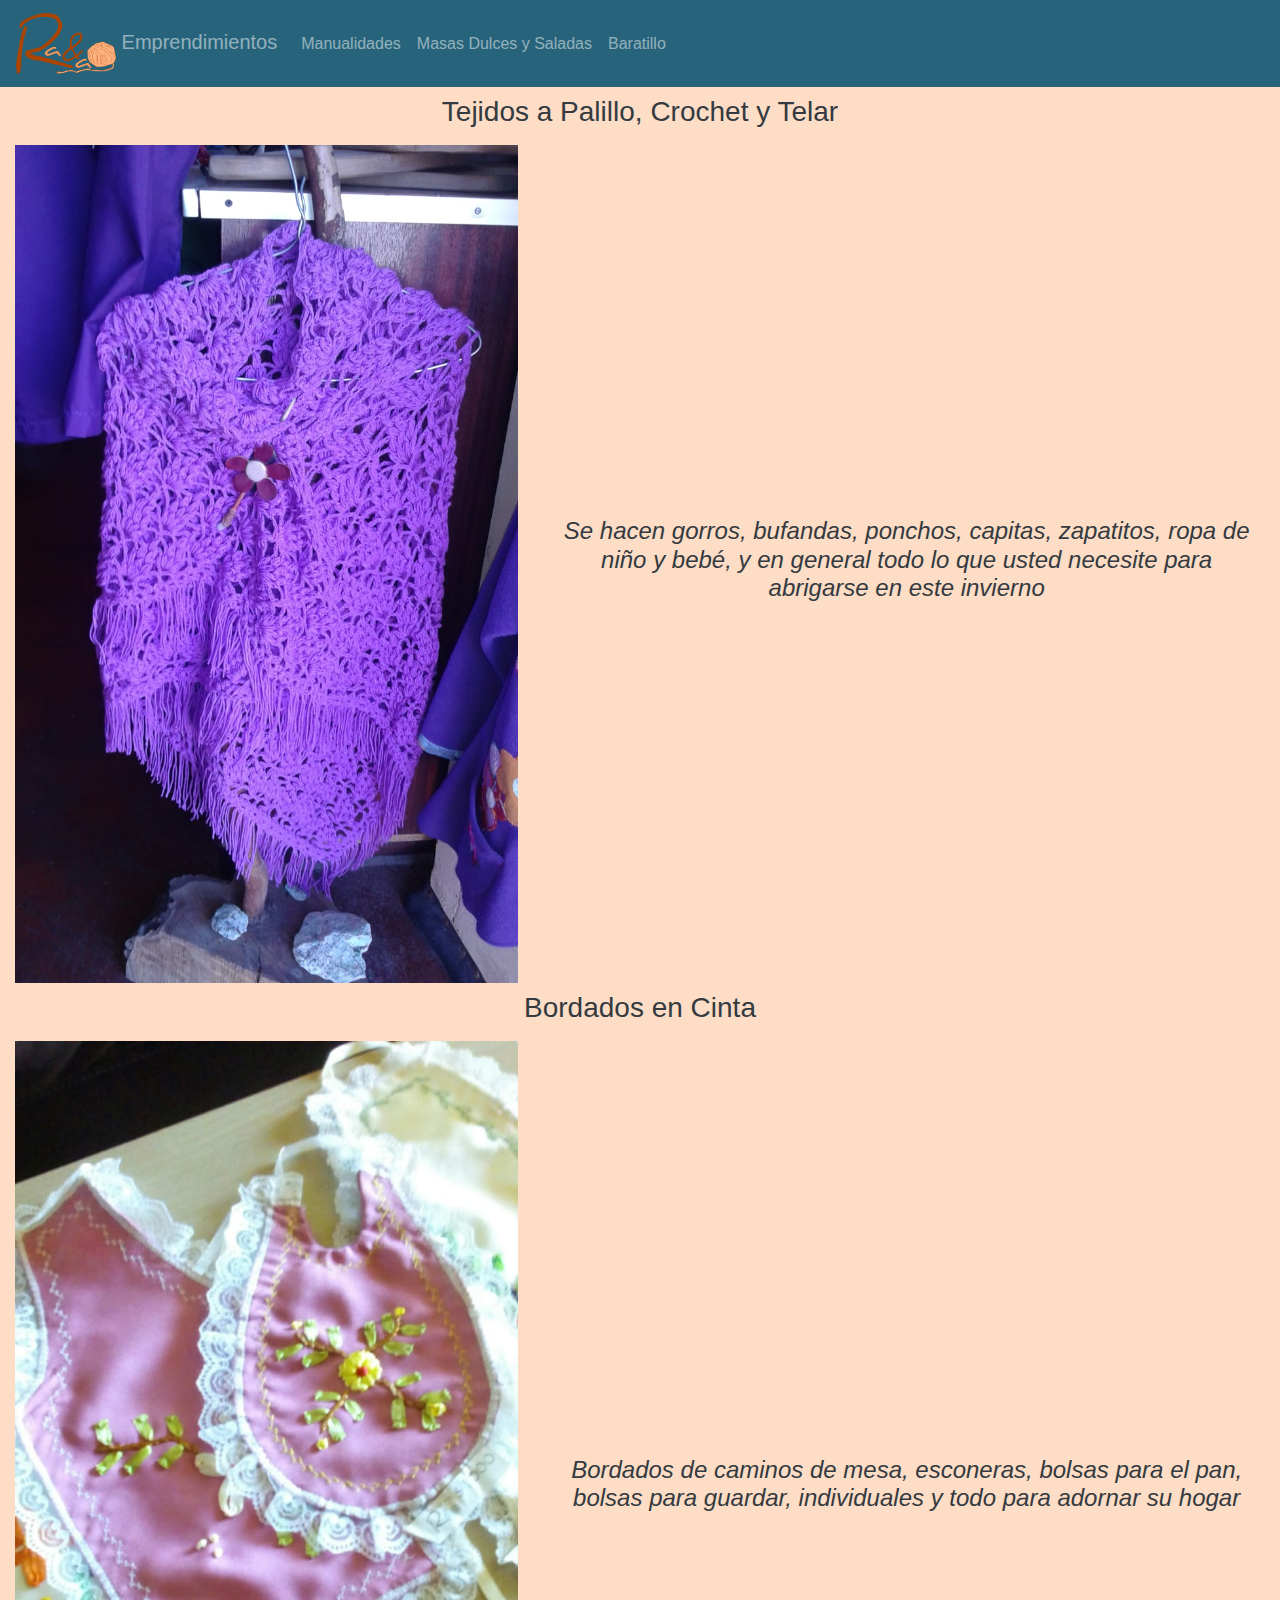
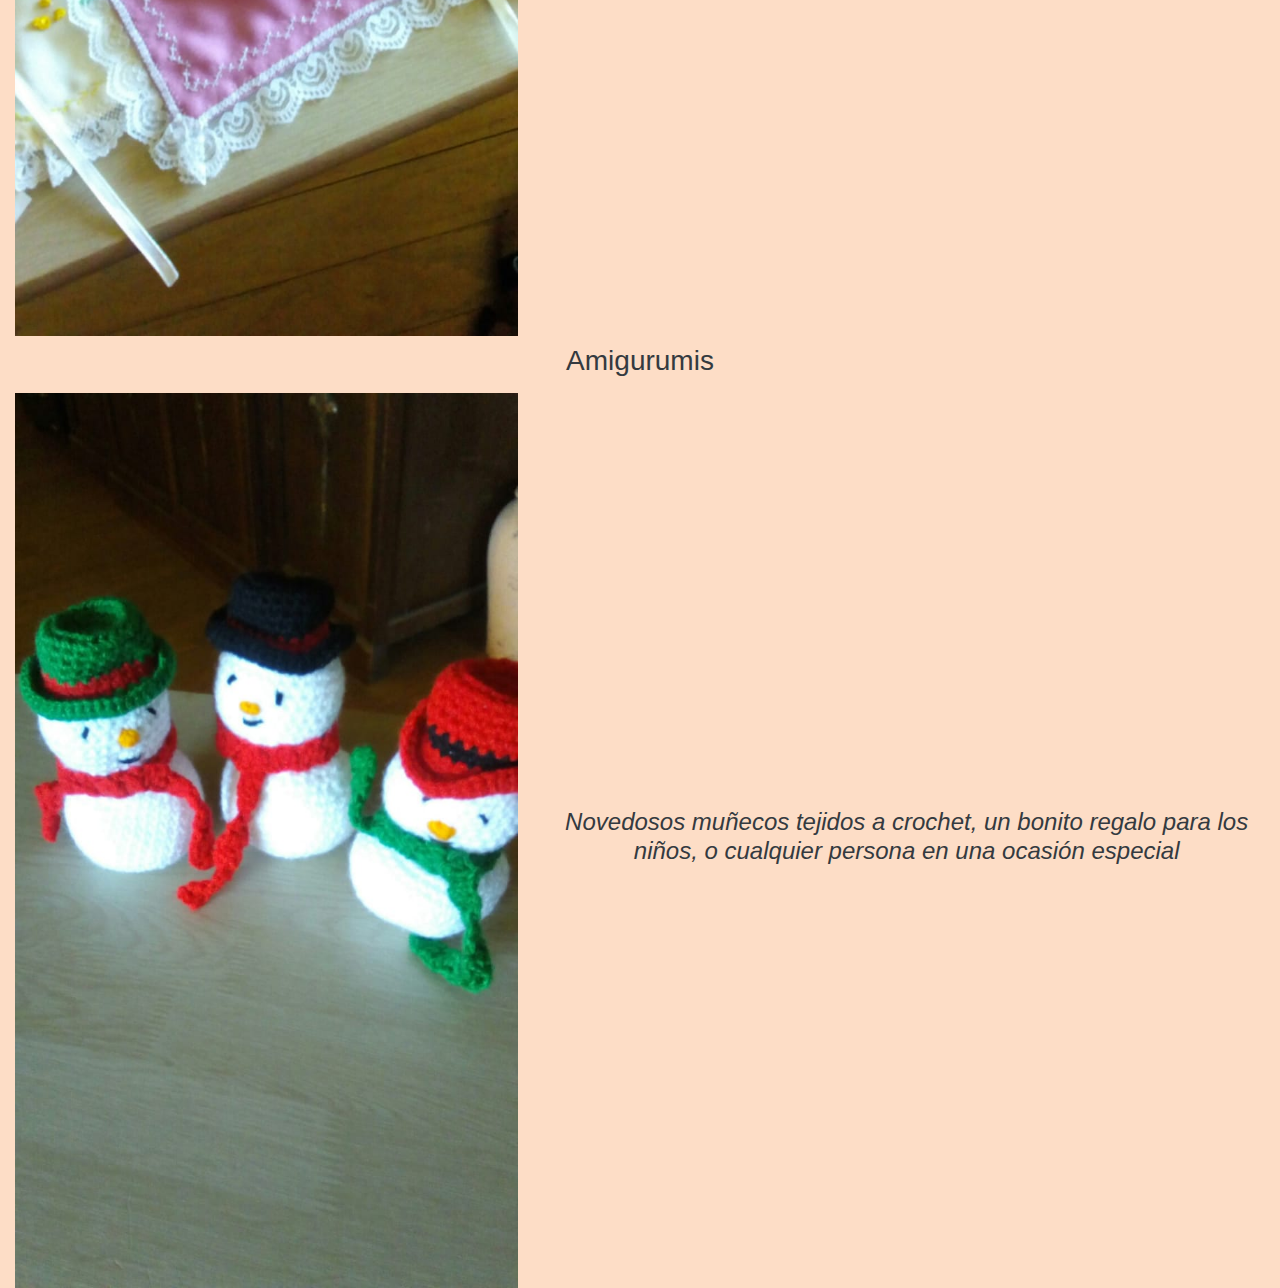
==== index.html @ 0a058986 "Inicio" ====
<!DOCTYPE html>
<html lang="es">
<head>
  <title>Emprendimientos Ra & Ra</title>
  <meta charset="utf-8">
	<meta name="viewport" content="width=device-width, initial-scale=1">
	<link rel="icon" href="./src/favicon.png" type="image/png">
  <link rel="stylesheet" href="https://maxcdn.bootstrapcdn.com/bootstrap/4.3.1/css/bootstrap.min.css">
  <link rel="stylesheet" href="./app.css">
  <script src="https://ajax.googleapis.com/ajax/libs/jquery/3.4.1/jquery.min.js"></script>
  <script src="https://cdnjs.cloudflare.com/ajax/libs/popper.js/1.14.7/umd/popper.min.js"></script>
	<script src="https://maxcdn.bootstrapcdn.com/bootstrap/4.3.1/js/bootstrap.min.js"></script>
	<script src="./app.js"></script>
</head>
<body>
	<nav class="navbar navbar-expand-md bg-teal navbar-dark">
		<a class="navbar-brand" href="#">
			<img src="./src/logo-madeja.png" alt="Logo" style="width:100px;">
			<span class="d-none d-sm-inline text-white-50">Emprendimientos</span>
		</a>
		<button class="navbar-toggler" type="button" data-toggle="collapse" data-target="#collapsibleNavbar">
			<span class="navbar-toggler-icon"></span>
		</button>
		<div class="collapse navbar-collapse" id="collapsibleNavbar">
			<ul class="navbar-nav">
				<li class="nav-item">
					<a class="nav-link" href="#">Manualidades</a>
				</li>
				<li class="nav-item">
					<a class="nav-link" href="#">Masas Dulces y Saladas</a>
				</li>
				<li class="nav-item">
					<a class="nav-link" href="#">Baratillo</a>
				</li>
			</ul>
		</div>
	</nav> 
	<div class="container-fluid bg-beige text-dark text-center">
		<div class="row pt-2">
			<div class="col-sm">
				<h3>Tejidos a Palillo, Crochet y Telar</h3>
			</div>
		</div>
		<div class="row pt-2">
			<div class="col-sm-5">
				<img src="./src/tejidos_4.jpeg" class="float-left img-fluid">
			</div>
			<div class="col-sm-7 align-self-center">
				<h4 class="font-italic">Se hacen gorros, bufandas, ponchos, capitas, zapatitos, ropa de niño y bebé, y en general todo lo que usted necesite para abrigarse en este invierno</h4>
			</div>
		</div>
		<div class="row pt-2">
			<div class="col-sm">
				<h3>Bordados en Cinta</h3>
			</div>
		</div>
		<div class="row pt-2">
			<div class="col-sm-5">
				<img src="./src/bordados_2.jpeg" class="float-left img-fluid">
			</div>
			<div class="col-sm-7 align-self-center">
				<h4 class="font-italic">Bordados de caminos de mesa, esconeras, bolsas para el pan, bolsas para guardar, individuales y todo para adornar su hogar</h4>
			</div>
		</div>
		<div class="row pt-2">
			<div class="col-sm">
				<h3>Amigurumis</h3>
			</div>
		</div>
		<div class="row pt-2">
			<div class="col-sm-5">
				<img src="./src/amigurumis_1.jpeg" class="float-left img-fluid">
			</div>
			<div class="col-sm-7 align-self-center">
				<h4 class="font-italic">Novedosos muñecos tejidos a crochet, un bonito regalo para los niños, o cualquier persona en una ocasión especial</h4>
			</div>
		</div>
	</div> 
</body>
</html>
---- app.css ----
.bg-teal {
  background-color: #27647B !important;
}

.bg-beige {
  background-color:	#FDDDC6 !important;
}

.border-teal {
  border-color: #27647B !important;
}
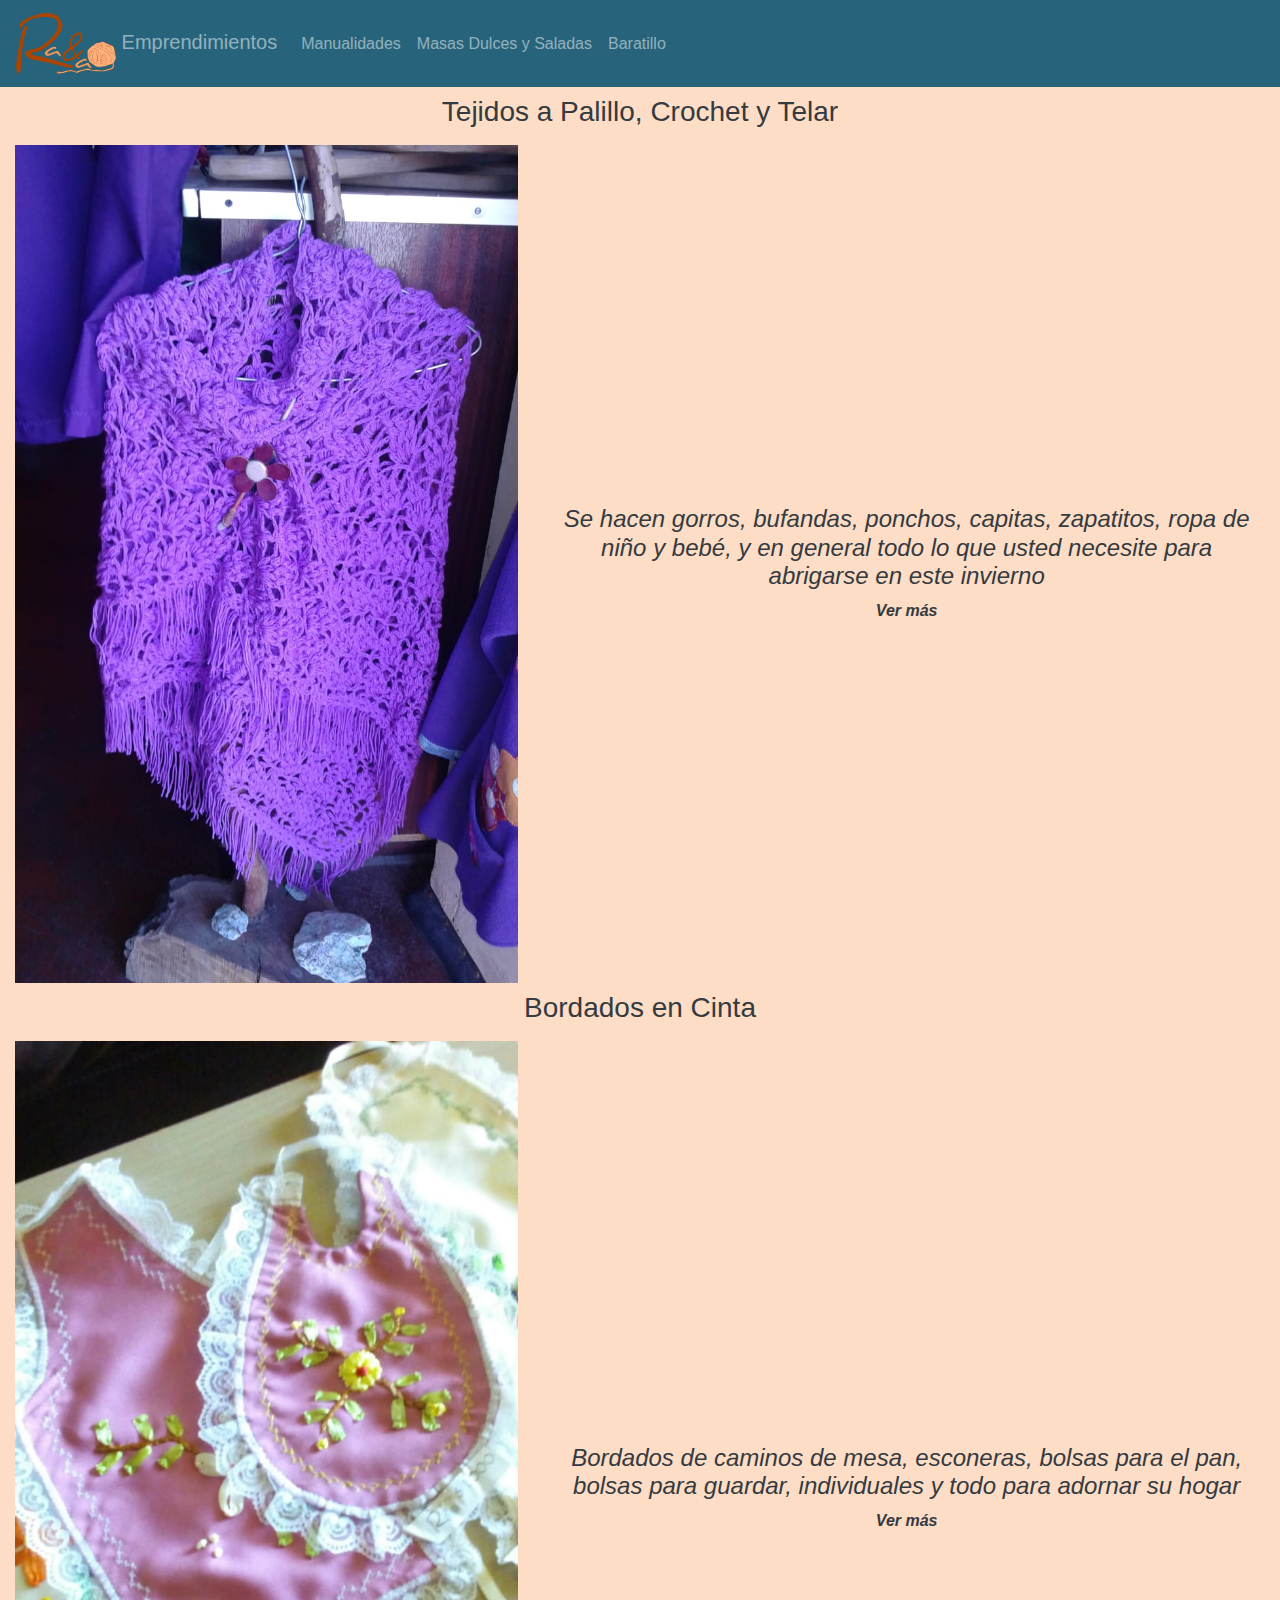
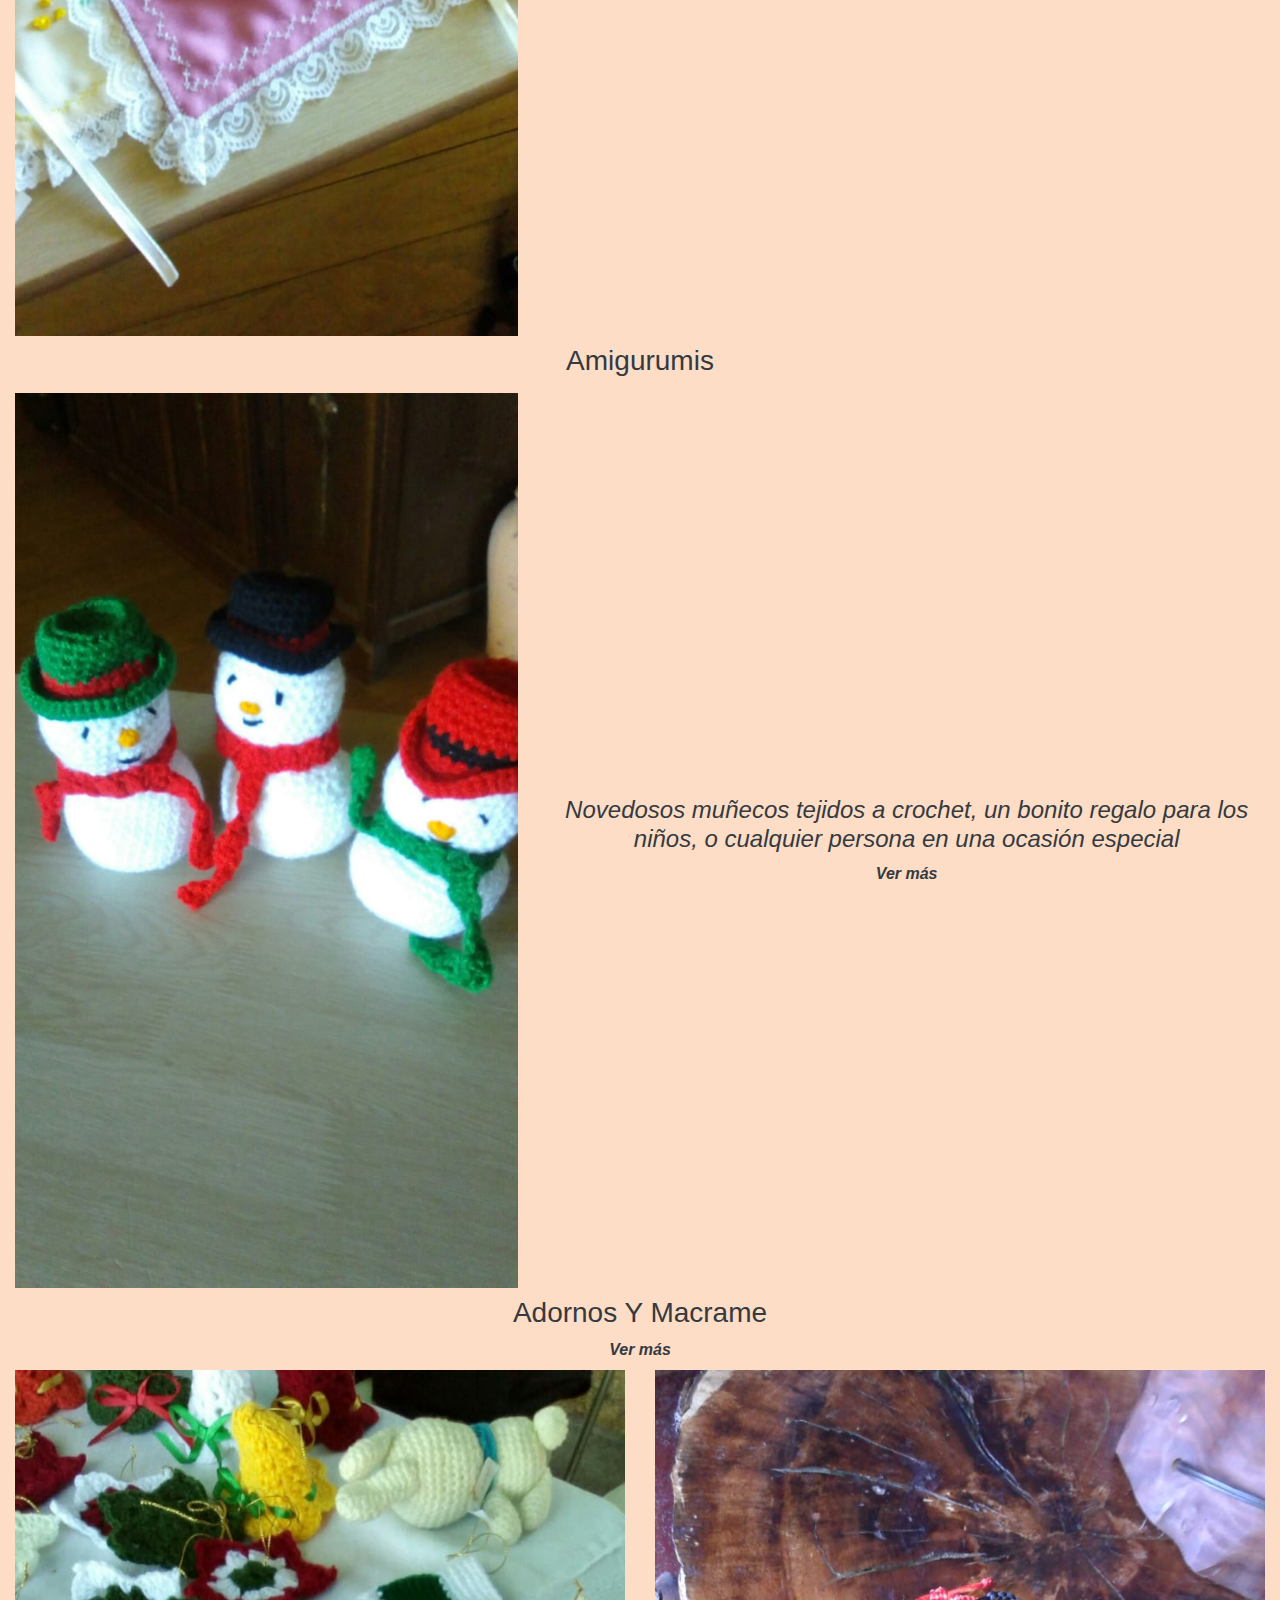
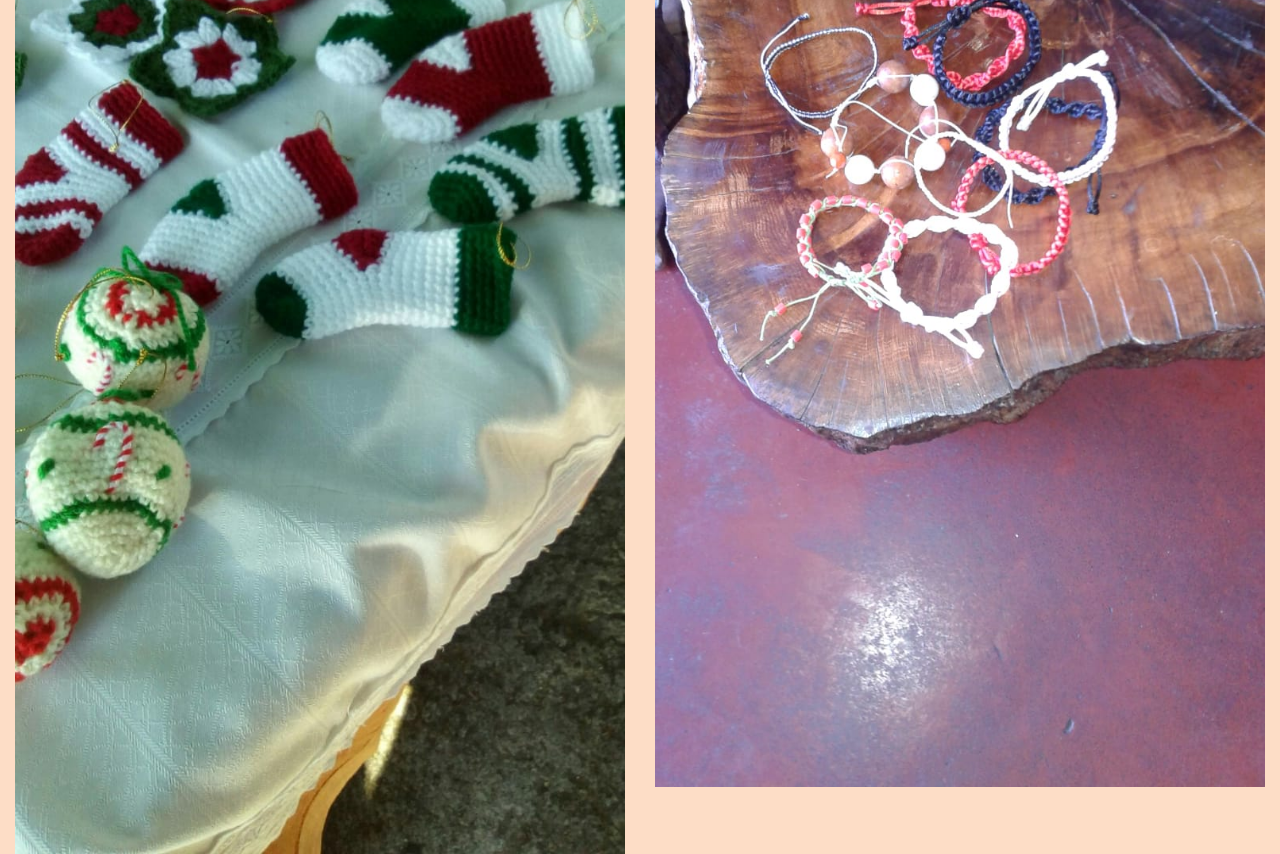
==== commit 55a7489d: "Baratillo y Especificacion" ====
--- a/index.html
+++ b/index.html
@@ -14,7 +14,7 @@
 </head>
 <body>
 	<nav class="navbar navbar-expand-md bg-teal navbar-dark">
-		<a class="navbar-brand" href="#">
+		<a class="navbar-brand" href="./index.html">
 			<img src="./src/logo-madeja.png" alt="Logo" style="width:100px;">
 			<span class="d-none d-sm-inline text-white-50">Emprendimientos</span>
 		</a>
@@ -27,14 +27,14 @@
 					<a class="nav-link" href="#">Manualidades</a>
 				</li>
 				<li class="nav-item">
-					<a class="nav-link" href="#">Masas Dulces y Saladas</a>
+					<a class="nav-link" href="./masas.html">Masas Dulces y Saladas</a>
 				</li>
 				<li class="nav-item">
-					<a class="nav-link" href="#">Baratillo</a>
+					<a class="nav-link" href="./baratillo.html">Baratillo</a>
 				</li>
 			</ul>
 		</div>
-	</nav> 
+	</nav>
 	<div class="container-fluid bg-beige text-dark text-center">
 		<div class="row pt-2">
 			<div class="col-sm">
@@ -43,10 +43,11 @@
 		</div>
 		<div class="row pt-2">
 			<div class="col-sm-5">
-				<img src="./src/tejidos_4.jpeg" class="float-left img-fluid">
+				<img src="./src/tejidos_4.jpeg" class="img-fluid">
 			</div>
 			<div class="col-sm-7 align-self-center">
 				<h4 class="font-italic">Se hacen gorros, bufandas, ponchos, capitas, zapatitos, ropa de niño y bebé, y en general todo lo que usted necesite para abrigarse en este invierno</h4>
+				<a href="./tejidos.html" class="text-decoration-none text-reset font-weight-bolder font-italic">Ver más</a>
 			</div>
 		</div>
 		<div class="row pt-2">
@@ -56,10 +57,11 @@
 		</div>
 		<div class="row pt-2">
 			<div class="col-sm-5">
-				<img src="./src/bordados_2.jpeg" class="float-left img-fluid">
+				<img src="./src/bordados_2.jpeg" class="img-fluid">
 			</div>
 			<div class="col-sm-7 align-self-center">
 				<h4 class="font-italic">Bordados de caminos de mesa, esconeras, bolsas para el pan, bolsas para guardar, individuales y todo para adornar su hogar</h4>
+				<a href="./bordados.html" class="text-decoration-none text-reset font-weight-bolder font-italic">Ver más</a>
 			</div>
 		</div>
 		<div class="row pt-2">
@@ -69,10 +71,25 @@
 		</div>
 		<div class="row pt-2">
 			<div class="col-sm-5">
-				<img src="./src/amigurumis_1.jpeg" class="float-left img-fluid">
+				<img src="./src/amigurumis_1.jpeg" class="img-fluid">
 			</div>
 			<div class="col-sm-7 align-self-center">
 				<h4 class="font-italic">Novedosos muñecos tejidos a crochet, un bonito regalo para los niños, o cualquier persona en una ocasión especial</h4>
+				<a href="./amigurumis.html" class="text-decoration-none text-reset font-weight-bolder font-italic">Ver más</a>
+			</div>
+		</div>
+		<div class="row pt-2">
+			<div class="col-sm">
+				<h3>Adornos Y Macrame</h3>
+				<a href="./otros.html" class="text-decoration-none text-reset font-weight-bolder font-italic">Ver más</a>
+			</div>
+		</div>
+		<div class="row pt-2">
+			<div class="col-sm-6">
+				<img src="./src/adornos_navidad_4.jpeg" class="img-fluid">
+			</div>
+			<div class="col-sm-6">
+				<img src="./src/macrame_1.jpeg" class="img-fluid">
 			</div>
 		</div>
 	</div> 
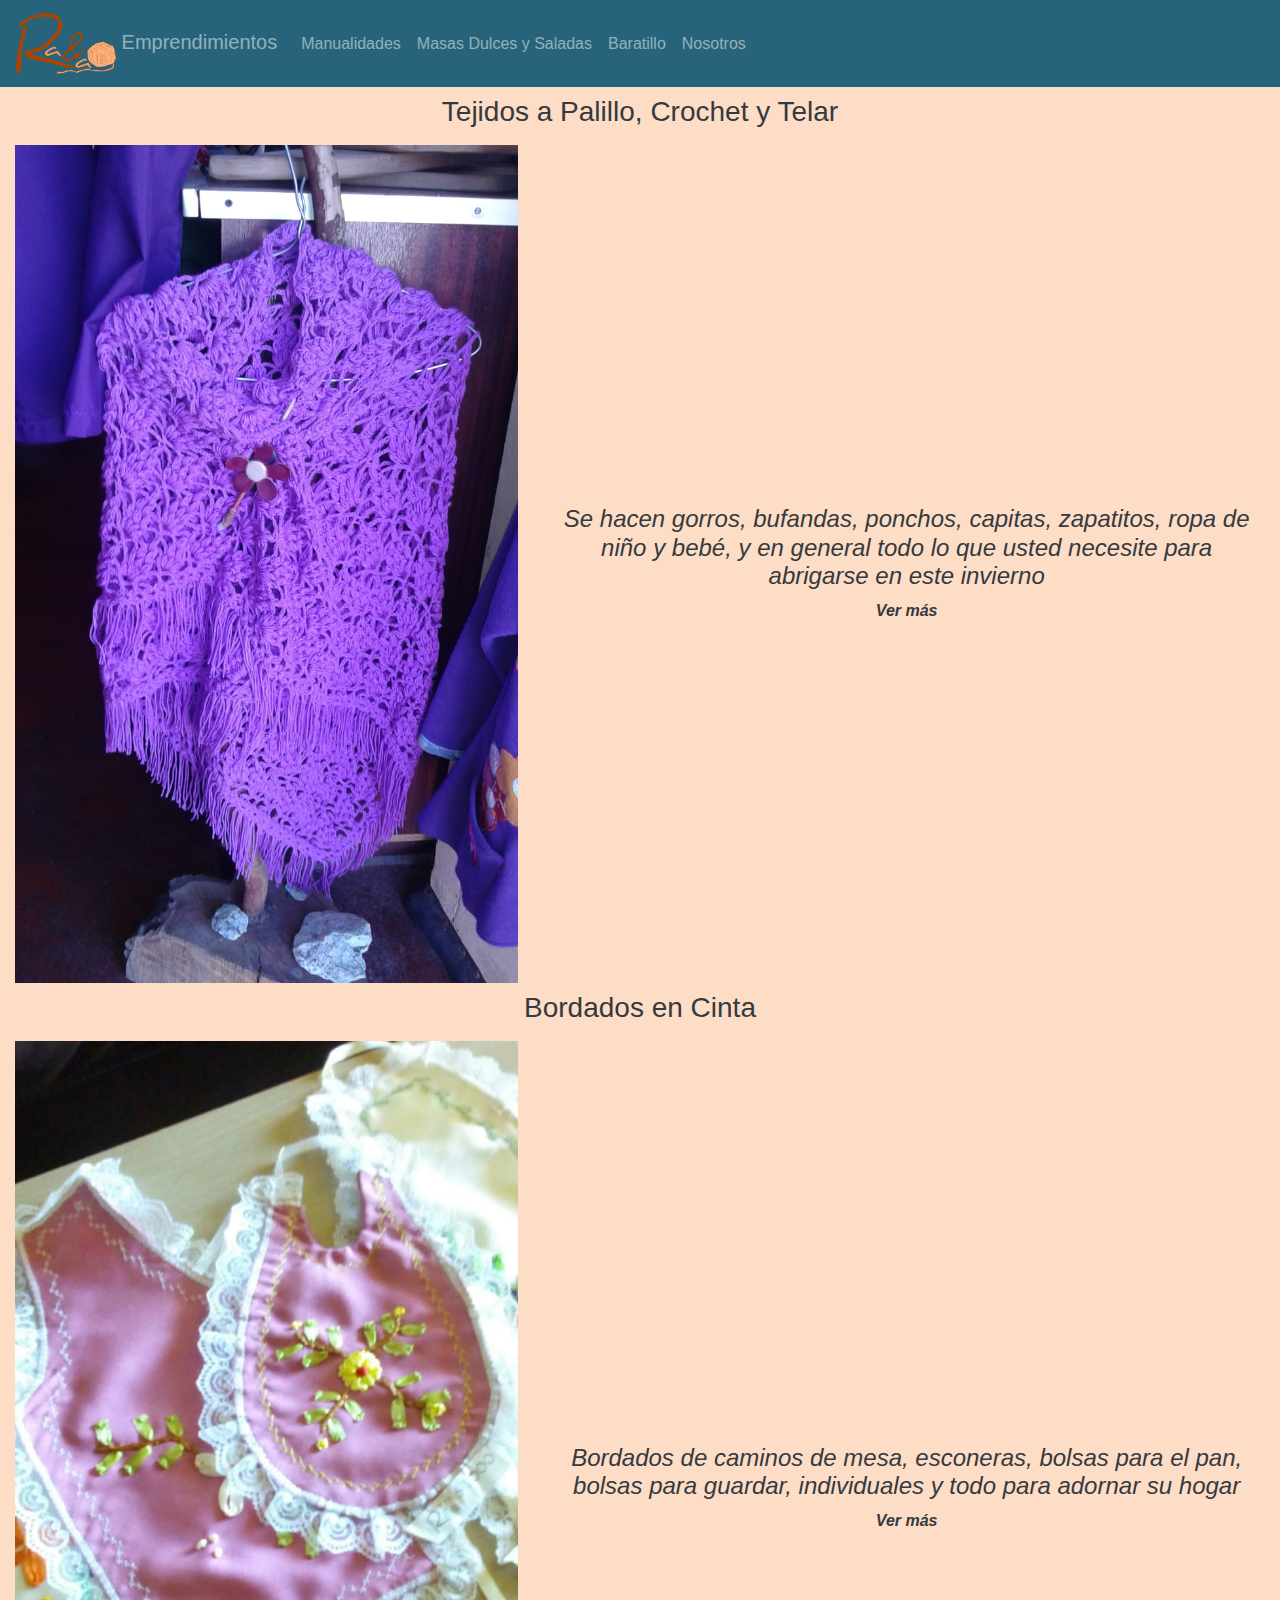
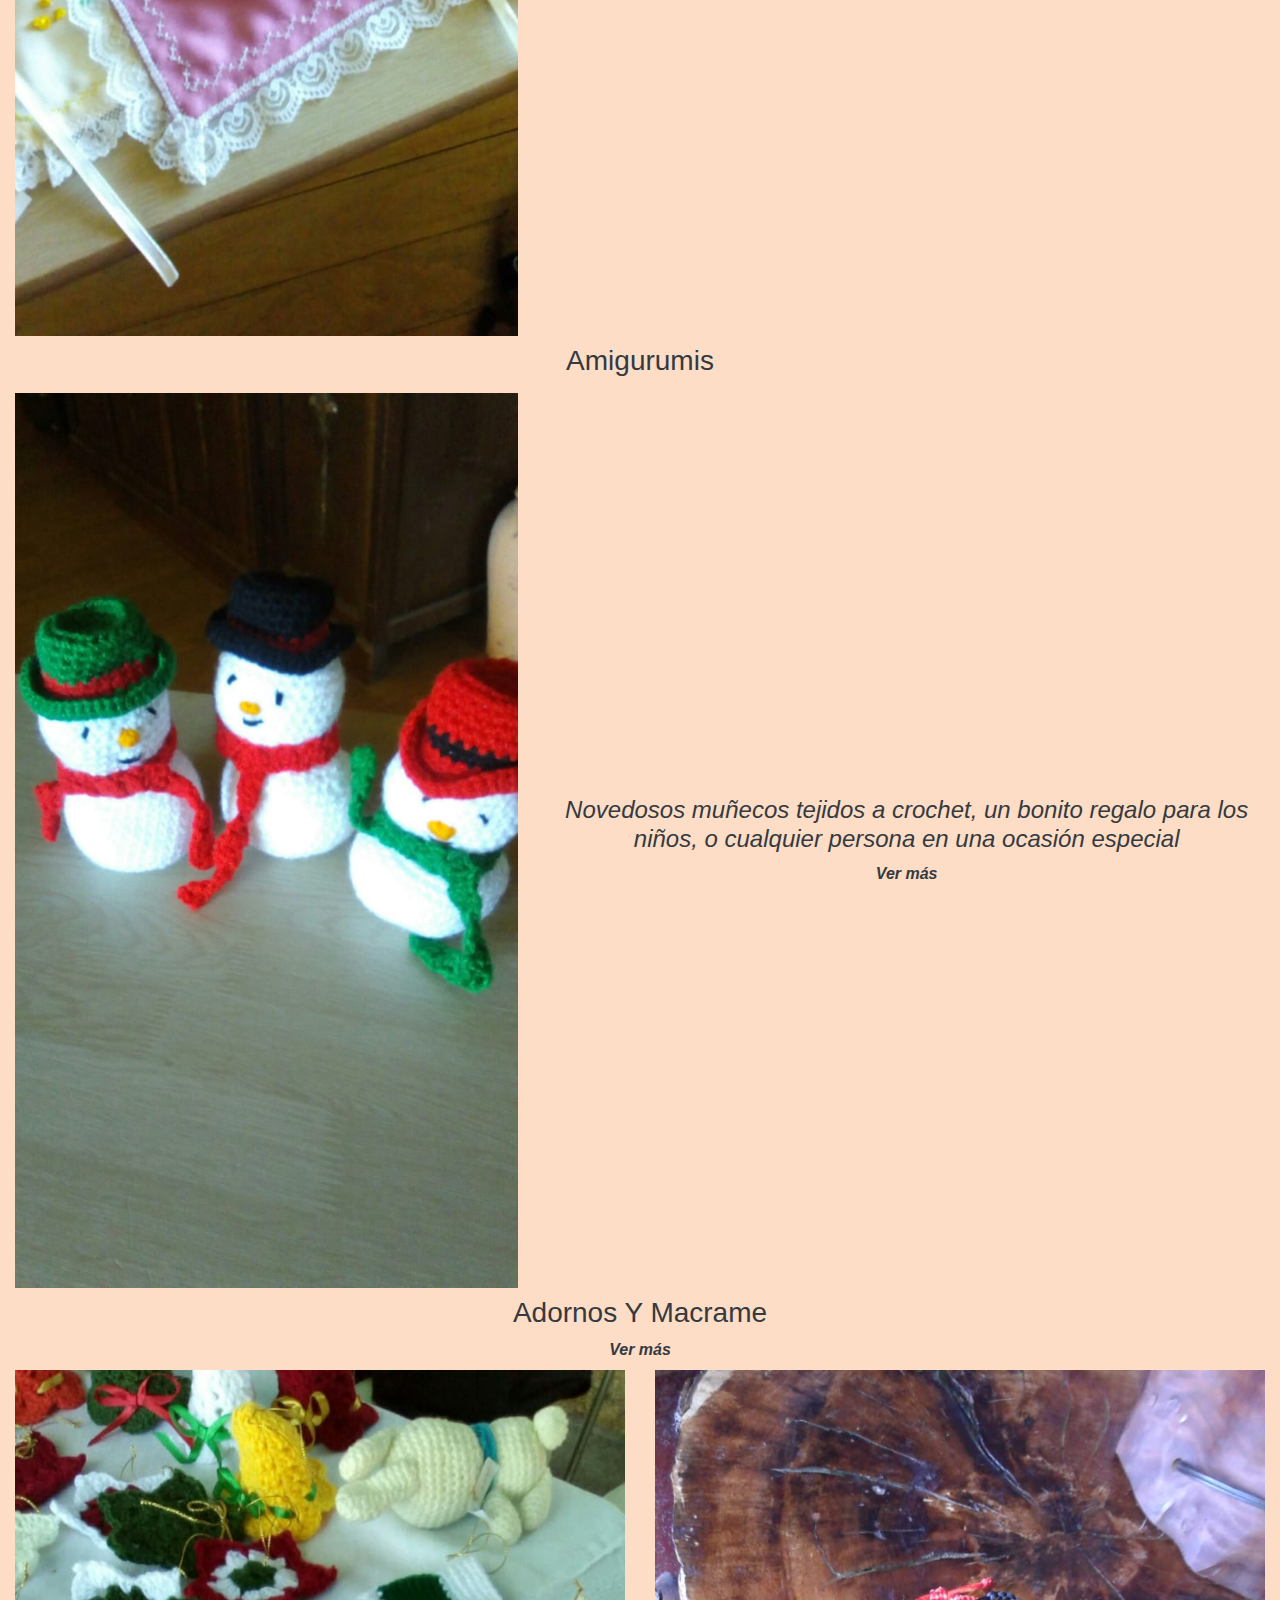
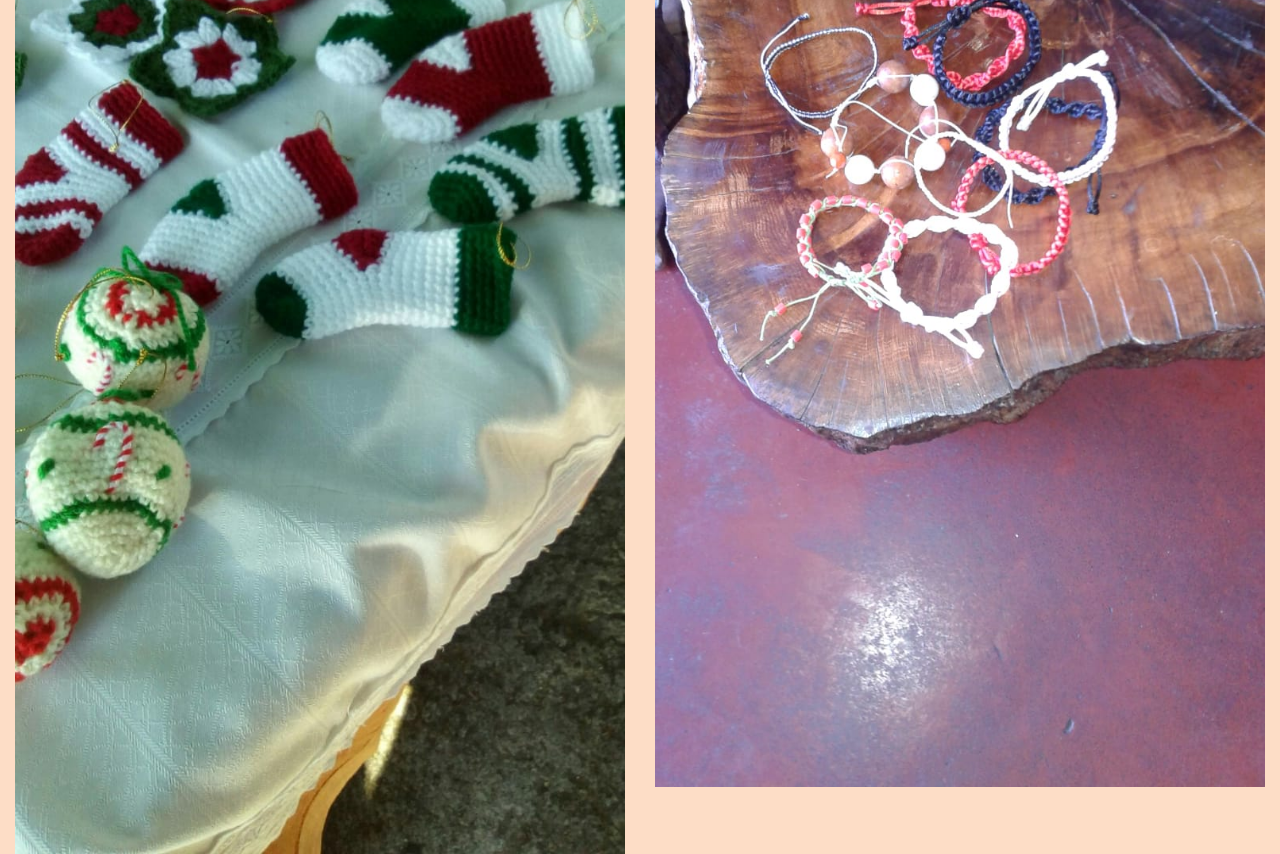
==== commit d10c356b: "Nosotros" ====
--- a/index.html
+++ b/index.html
@@ -12,9 +12,9 @@
 	<script src="https://maxcdn.bootstrapcdn.com/bootstrap/4.3.1/js/bootstrap.min.js"></script>
 	<script src="./app.js"></script>
 </head>
-<body>
+<body class="bg-beige">
 	<nav class="navbar navbar-expand-md bg-teal navbar-dark">
-		<a class="navbar-brand" href="./index.html">
+		<a class="navbar-brand" href="#">
 			<img src="./src/logo-madeja.png" alt="Logo" style="width:100px;">
 			<span class="d-none d-sm-inline text-white-50">Emprendimientos</span>
 		</a>
@@ -32,10 +32,13 @@
 				<li class="nav-item">
 					<a class="nav-link" href="./baratillo.html">Baratillo</a>
 				</li>
+				<li class="nav-item">
+					<a class="nav-link" href="./nosotros.html">Nosotros</a>
+				</li>
 			</ul>
 		</div>
 	</nav>
-	<div class="container-fluid bg-beige text-dark text-center">
+	<div class="container-fluid text-dark text-center">
 		<div class="row pt-2">
 			<div class="col-sm">
 				<h3>Tejidos a Palillo, Crochet y Telar</h3>
